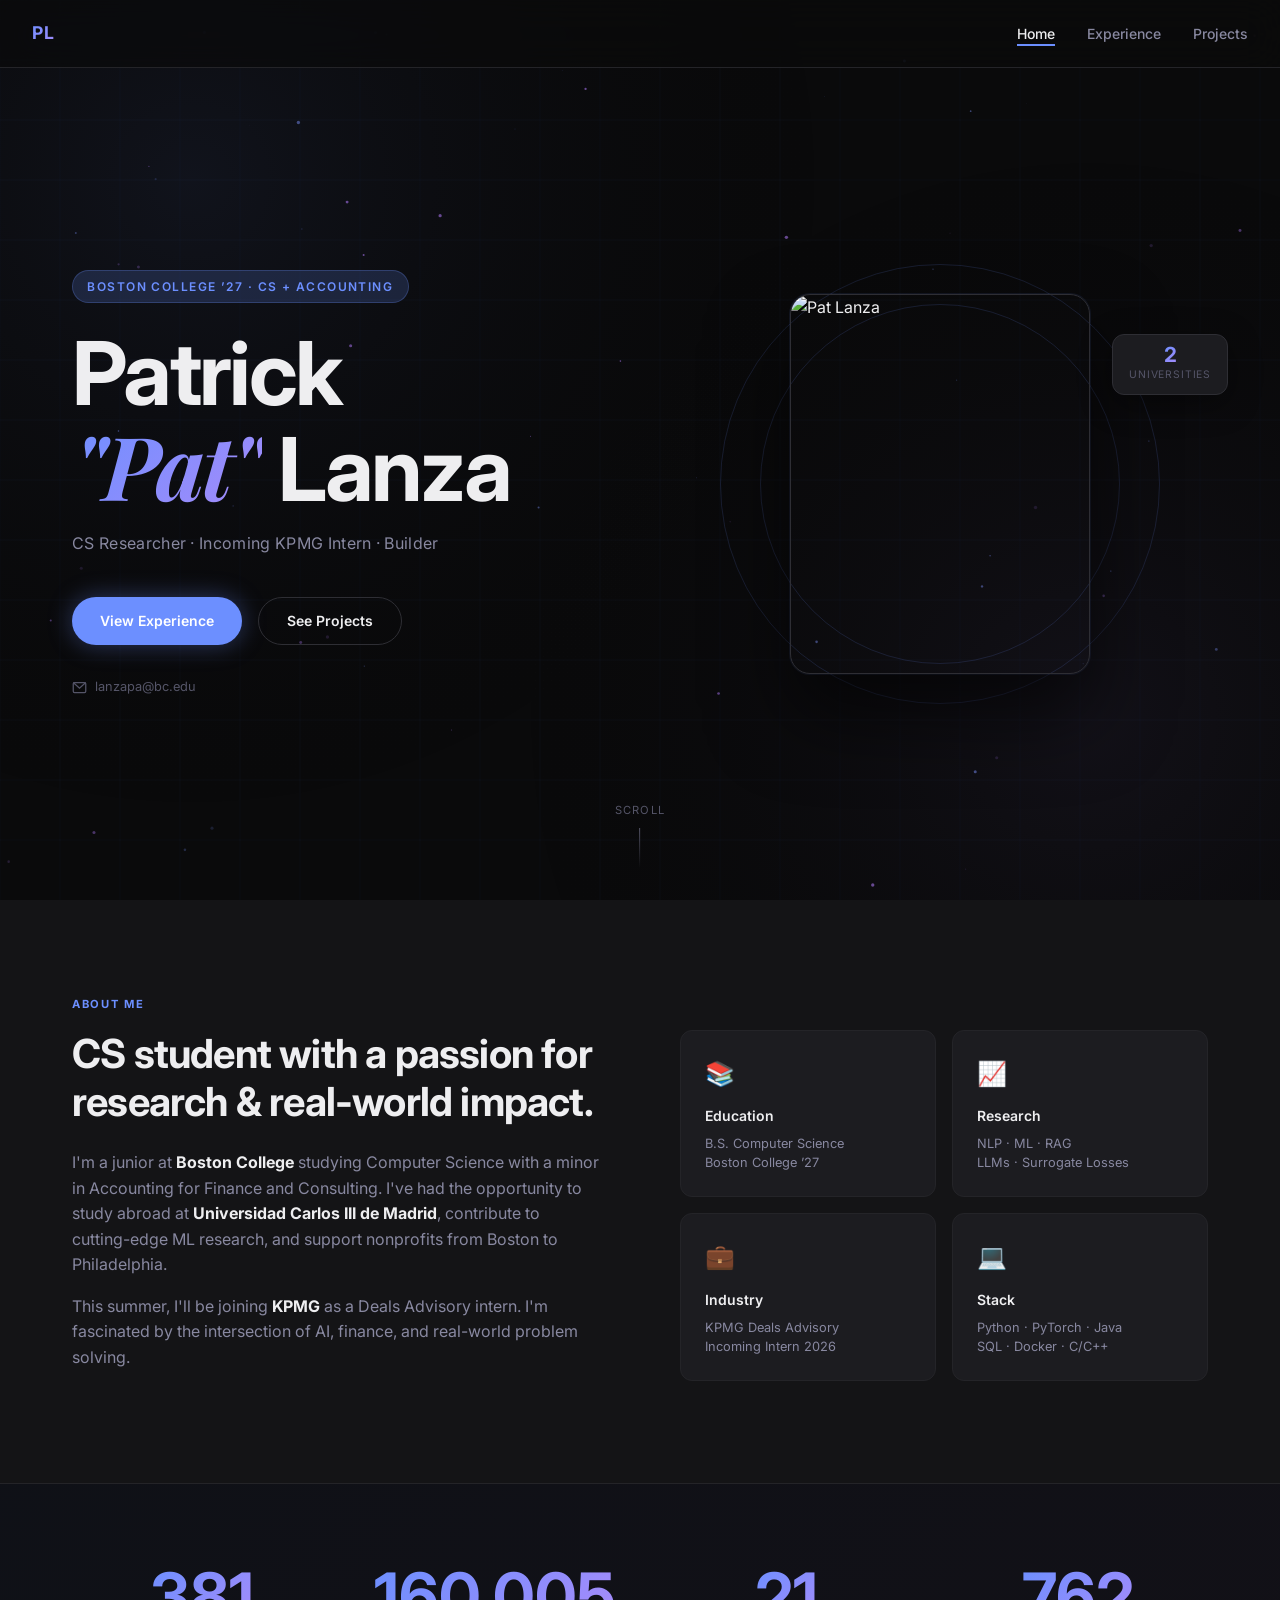
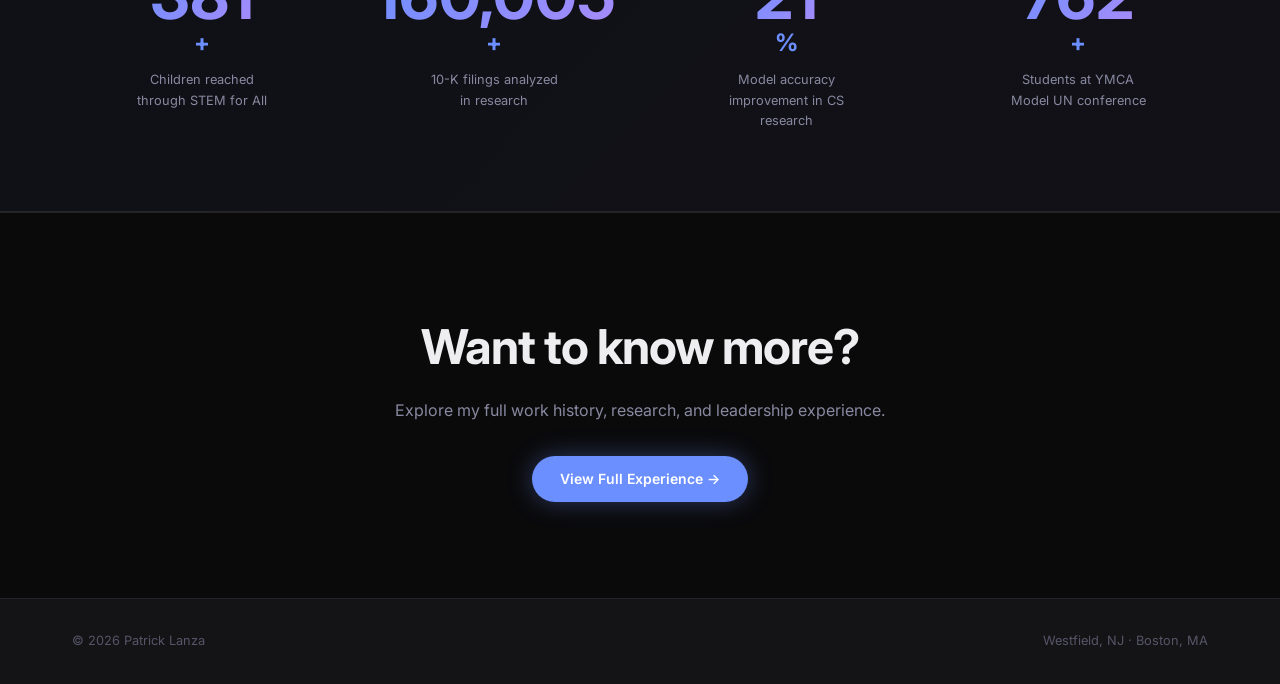
==== index.html @ 9f55d6f8 "Update index.html Removing gpa from home page." ====
<!DOCTYPE html>
<html lang="en">
<head>
  <meta charset="UTF-8" />
  <meta name="viewport" content="width=device-width, initial-scale=1.0" />
  <title>Pat Lanza</title>
  <link rel="stylesheet" href="style.css" />
  <link rel="preconnect" href="https://fonts.googleapis.com" />
  <link rel="preconnect" href="https://fonts.gstatic.com" crossorigin />
  <link href="https://fonts.googleapis.com/css2?family=Inter:wght@300;400;500;600;700&family=Playfair+Display:ital,wght@0,700;1,700&display=swap" rel="stylesheet" />
</head>
<body class="home-page">

  <!-- Nav -->
  <nav class="nav">
    <a href="index.html" class="nav-logo">PL</a>
    <ul class="nav-links">
      <li><a href="index.html" class="active">Home</a></li>
      <li><a href="experience.html">Experience</a></li>
      <li><a href="projects.html">Projects</a></li>
    </ul>
    <button class="nav-menu-btn" aria-label="Toggle menu">
      <span></span><span></span><span></span>
    </button>
  </nav>

  <!-- Hero -->
  <section class="hero">
    <canvas id="hero-canvas"></canvas>
    <div class="hero-content">
      <div class="hero-text">
        <div class="hero-tag">Boston College &rsquo;27 &middot; CS + Accounting</div>
        <h1 class="hero-name">
          Patrick<br />
          <span class="italic-accent">"Pat"</span> Lanza
        </h1>
        <p class="hero-subtitle">
          CS Researcher &middot; Incoming KPMG Intern &middot; Builder
        </p>
        <div class="hero-btns">
          <a href="experience.html" class="btn btn-primary">View Experience</a>
          <a href="projects.html" class="btn btn-ghost">See Projects</a>
        </div>
        <div class="hero-links">
          <a href="mailto:lanzapa@bc.edu" class="icon-link" aria-label="Email">
            <svg viewBox="0 0 24 24" fill="none" stroke="currentColor" stroke-width="2"><rect x="2" y="4" width="20" height="16" rx="2"/><polyline points="2,4 12,13 22,4"/></svg>
            lanzapa@bc.edu
          </a>
        </div>
      </div>
      <div class="hero-photo-wrap">
        <div class="photo-ring photo-ring-1"></div>
        <div class="photo-ring photo-ring-2"></div>
        <div class="hero-photo">
          <img src="assets/profile.jpg" alt="Pat Lanza" id="profile-img" />
        </div>
        <div class="photo-badge badge-schools">
          <span class="badge-num">2</span>
          <span class="badge-label">Universities</span>
        </div>
      </div>
    </div>
    <div class="hero-scroll-hint">
      <span>Scroll</span>
      <div class="scroll-line"></div>
    </div>
  </section>

  <!-- About -->
  <section class="about section-pad">
    <div class="container">
      <div class="section-label">About Me</div>
      <div class="about-grid">
        <div class="about-bio">
          <h2 class="section-title">CS student with a passion for research & real-world impact.</h2>
          <p>I'm a junior at <strong>Boston College</strong> studying Computer Science with a minor in Accounting for Finance and Consulting. I've had the opportunity to study abroad at <strong>Universidad Carlos III de Madrid</strong>, contribute to cutting-edge ML research, and support nonprofits from Boston to Philadelphia.</p>
          <p>This summer, I'll be joining <strong>KPMG</strong> as a Deals Advisory intern. I'm fascinated by the intersection of AI, finance, and real-world problem solving.</p>
        </div>
        <div class="about-cards">
          <div class="about-card reveal">
            <div class="card-icon">&#128218;</div>
            <h3>Education</h3>
            <p>B.S. Computer Science<br/>Boston College &rsquo;27</p>
          </div>
          <div class="about-card reveal">
            <div class="card-icon">&#128200;</div>
            <h3>Research</h3>
            <p>NLP &middot; ML &middot; RAG<br/>LLMs &middot; Surrogate Losses</p>
          </div>
          <div class="about-card reveal">
            <div class="card-icon">&#128188;</div>
            <h3>Industry</h3>
            <p>KPMG Deals Advisory<br/>Incoming Intern 2026</p>
          </div>
          <div class="about-card reveal">
            <div class="card-icon">&#128187;</div>
            <h3>Stack</h3>
            <p>Python &middot; PyTorch &middot; Java<br/>SQL &middot; Docker &middot; C/C++</p>
          </div>
        </div>
      </div>
    </div>
  </section>

  <!-- Quick Stats -->
  <section class="stats-section">
    <div class="container">
      <div class="stats-grid">
        <div class="stat reveal">
          <div class="stat-num" data-target="500">0</div>
          <div class="stat-suffix">+</div>
          <div class="stat-label">Children reached through STEM for All</div>
        </div>
        <div class="stat reveal">
          <div class="stat-num" data-target="210000">0</div>
          <div class="stat-suffix">+</div>
          <div class="stat-label">10-K filings analyzed in research</div>
        </div>
        <div class="stat reveal">
          <div class="stat-num" data-target="28">0</div>
          <div class="stat-suffix">%</div>
          <div class="stat-label">Model accuracy improvement in CS research</div>
        </div>
        <div class="stat reveal">
          <div class="stat-num" data-target="1000">0</div>
          <div class="stat-suffix">+</div>
          <div class="stat-label">Students at YMCA Model UN conference</div>
        </div>
      </div>
    </div>
  </section>

  <!-- CTA -->
  <section class="cta-section section-pad">
    <div class="container cta-inner">
      <h2 class="cta-title">Want to know more?</h2>
      <p class="cta-sub">Explore my full work history, research, and leadership experience.</p>
      <a href="experience.html" class="btn btn-primary">View Full Experience &rarr;</a>
    </div>
  </section>

  <!-- Footer -->
  <footer class="footer">
    <div class="container footer-inner">
      <span>&copy; 2026 Patrick Lanza</span>
      <span>Westfield, NJ &middot; Boston, MA</span>
    </div>
  </footer>

  <script src="script.js"></script>
</body>
</html>
---- style.css ----
/* ─── Reset & Base ─────────────────────────────────────────────────────────── */
*, *::before, *::after { box-sizing: border-box; margin: 0; padding: 0; }

:root {
  --bg:        #0a0a0b;
  --surface:   #141416;
  --surface2:  #1c1c20;
  --border:    #242428;
  --border2:   #2e2e34;
  --text:      #eeeef0;
  --text2:     #8888a0;
  --text3:     #555568;
  --accent:    #6c8fff;
  --accent2:   #4f6fff;
  --accent-glow: rgba(108,143,255,0.18);
  --research:  #a78bfa;
  --work:      #34d399;
  --radius:    12px;
  --radius-lg: 20px;
  --nav-h:     68px;
  --transition: 0.3s cubic-bezier(0.4,0,0.2,1);
}

html { scroll-behavior: smooth; }

body {
  font-family: 'Inter', system-ui, -apple-system, sans-serif;
  background: var(--bg);
  color: var(--text);
  line-height: 1.6;
  -webkit-font-smoothing: antialiased;
  overflow-x: hidden;
}

a { color: inherit; text-decoration: none; }
ul { list-style: none; }
img { display: block; max-width: 100%; }

/* ─── Nav ───────────────────────────────────────────────────────────────────── */
.nav {
  position: fixed; top: 0; left: 0; right: 0; z-index: 100;
  height: var(--nav-h);
  display: flex; align-items: center; justify-content: space-between;
  padding: 0 2rem;
  background: rgba(10,10,11,0.7);
  backdrop-filter: blur(20px) saturate(1.4);
  -webkit-backdrop-filter: blur(20px) saturate(1.4);
  border-bottom: 1px solid var(--border);
  transition: background var(--transition);
}

.nav-logo {
  font-size: 1.1rem; font-weight: 700; letter-spacing: 0.05em;
  color: var(--text);
  background: linear-gradient(135deg, var(--accent), var(--research));
  -webkit-background-clip: text; -webkit-text-fill-color: transparent;
  background-clip: text;
}

.nav-links {
  display: flex; gap: 2rem;
}
.nav-links a {
  font-size: 0.875rem; font-weight: 500; color: var(--text2);
  transition: color var(--transition);
  position: relative; padding-bottom: 2px;
}
.nav-links a::after {
  content: ''; position: absolute; bottom: -2px; left: 0; right: 0;
  height: 1.5px; background: var(--accent);
  transform: scaleX(0); transform-origin: left;
  transition: transform var(--transition);
}
.nav-links a:hover, .nav-links a.active { color: var(--text); }
.nav-links a.active::after, .nav-links a:hover::after { transform: scaleX(1); }

.nav-menu-btn {
  display: none; flex-direction: column; gap: 5px;
  background: none; border: none; cursor: pointer; padding: 4px;
}
.nav-menu-btn span {
  display: block; width: 22px; height: 2px;
  background: var(--text); border-radius: 2px;
  transition: var(--transition);
}

/* ─── Hero ──────────────────────────────────────────────────────────────────── */
.hero {
  position: relative; min-height: 100svh;
  display: flex; align-items: center;
  overflow: hidden;
}

#hero-canvas {
  position: absolute; inset: 0; width: 100%; height: 100%;
  pointer-events: none;
}

.hero-content {
  position: relative; z-index: 2;
  width: 100%; max-width: 1200px; margin: 0 auto;
  padding: calc(var(--nav-h) + 4rem) 2rem 4rem;
  display: grid; grid-template-columns: 1fr 1fr;
  gap: 4rem; align-items: center;
}

.hero-tag {
  display: inline-block;
  font-size: 0.75rem; font-weight: 600; letter-spacing: 0.12em;
  text-transform: uppercase; color: var(--accent);
  background: var(--accent-glow);
  border: 1px solid rgba(108,143,255,0.25);
  padding: 0.35rem 0.9rem; border-radius: 100px;
  margin-bottom: 1.5rem;
}

.hero-name {
  font-size: clamp(3rem, 7vw, 5.5rem);
  font-weight: 700; line-height: 1.05;
  letter-spacing: -0.03em;
  margin-bottom: 1rem;
}
.italic-accent {
  font-family: 'Playfair Display', Georgia, serif;
  font-style: italic; font-weight: 700;
  background: linear-gradient(135deg, var(--accent) 0%, var(--research) 100%);
  -webkit-background-clip: text; -webkit-text-fill-color: transparent;
  background-clip: text;
}

.hero-subtitle {
  font-size: 1rem; color: var(--text2); margin-bottom: 2.5rem;
  letter-spacing: 0.02em;
}

.hero-btns { display: flex; gap: 1rem; flex-wrap: wrap; margin-bottom: 2rem; }

.btn {
  display: inline-flex; align-items: center; gap: 0.5rem;
  padding: 0.75rem 1.75rem; border-radius: 100px;
  font-size: 0.875rem; font-weight: 600;
  cursor: pointer; transition: all var(--transition);
  border: none; white-space: nowrap;
}
.btn-primary {
  background: var(--accent);
  color: #fff;
  box-shadow: 0 0 24px rgba(108,143,255,0.35);
}
.btn-primary:hover {
  background: var(--accent2);
  box-shadow: 0 0 36px rgba(108,143,255,0.55);
  transform: translateY(-2px);
}
.btn-ghost {
  background: transparent;
  color: var(--text);
  border: 1.5px solid var(--border2);
}
.btn-ghost:hover {
  border-color: var(--accent);
  color: var(--accent);
  transform: translateY(-2px);
}

.hero-links {
  display: flex; gap: 1.5rem; flex-wrap: wrap;
}
.icon-link {
  display: inline-flex; align-items: center; gap: 0.5rem;
  font-size: 0.8rem; color: var(--text3);
  transition: color var(--transition);
}
.icon-link svg { width: 15px; height: 15px; }
.icon-link:hover { color: var(--accent); }

/* Photo */
.hero-photo-wrap {
  position: relative;
  display: flex; align-items: center; justify-content: center;
}

.photo-ring {
  position: absolute; border-radius: 50%;
  border: 1px solid rgba(108,143,255,0.15);
  animation: ring-pulse 4s ease-in-out infinite;
}
.photo-ring-1 { width: 360px; height: 360px; animation-delay: 0s; }
.photo-ring-2 { width: 440px; height: 440px; animation-delay: 1s; }

@keyframes ring-pulse {
  0%, 100% { opacity: 0.4; transform: scale(1); }
  50% { opacity: 0.8; transform: scale(1.02); }
}

.hero-photo {
  width: 300px; height: 380px;
  border-radius: var(--radius-lg);
  overflow: hidden;
  border: 1.5px solid var(--border2);
  box-shadow: 0 40px 80px rgba(0,0,0,0.6), 0 0 0 1px rgba(108,143,255,0.1);
  position: relative; z-index: 1;
}
.hero-photo img {
  width: 100%; height: 100%; object-fit: cover; object-position: center top;
  transition: transform 0.6s ease;
}
.hero-photo:hover img { transform: scale(1.04); }

.photo-badge {
  position: absolute; z-index: 2;
  background: var(--surface2);
  border: 1px solid var(--border2);
  border-radius: var(--radius);
  padding: 0.6rem 1rem;
  display: flex; flex-direction: column; align-items: center;
  backdrop-filter: blur(12px);
  box-shadow: 0 8px 32px rgba(0,0,0,0.4);
  animation: badge-float 3s ease-in-out infinite;
}
.badge-gpa { bottom: 30px; left: -20px; animation-delay: 0s; }
.badge-schools { top: 40px; right: -20px; animation-delay: 1.5s; }

@keyframes badge-float {
  0%, 100% { transform: translateY(0); }
  50% { transform: translateY(-6px); }
}
.badge-num {
  font-size: 1.3rem; font-weight: 700;
  background: linear-gradient(135deg, var(--accent), var(--research));
  -webkit-background-clip: text; -webkit-text-fill-color: transparent;
  background-clip: text;
  line-height: 1;
}
.badge-label {
  font-size: 0.65rem; color: var(--text3); text-transform: uppercase;
  letter-spacing: 0.08em; margin-top: 2px;
}

/* Hero scroll hint */
.hero-scroll-hint {
  position: absolute; bottom: 2rem; left: 50%;
  transform: translateX(-50%);
  display: flex; flex-direction: column; align-items: center; gap: 0.5rem;
  font-size: 0.7rem; color: var(--text3); letter-spacing: 0.1em; text-transform: uppercase;
  animation: scroll-hint 2.5s ease-in-out infinite;
}
.scroll-line {
  width: 1px; height: 40px;
  background: linear-gradient(to bottom, var(--text3), transparent);
}
@keyframes scroll-hint {
  0%, 100% { opacity: 0.4; transform: translateX(-50%) translateY(0); }
  50% { opacity: 1; transform: translateX(-50%) translateY(6px); }
}

/* ─── Sections ──────────────────────────────────────────────────────────────── */
.section-pad { padding: 6rem 0; }
.container { max-width: 1200px; margin: 0 auto; padding: 0 2rem; }

.section-label {
  font-size: 0.7rem; font-weight: 700; letter-spacing: 0.15em;
  text-transform: uppercase; color: var(--accent);
  margin-bottom: 0.75rem;
}
.section-title {
  font-size: clamp(1.6rem, 4vw, 2.5rem);
  font-weight: 700; line-height: 1.2;
  letter-spacing: -0.02em;
  margin-bottom: 1.5rem;
}

/* ─── About Section ─────────────────────────────────────────────────────────── */
.about { background: var(--surface); }
.about-grid {
  display: grid; grid-template-columns: 1fr 1fr;
  gap: 5rem; align-items: start; margin-top: 1rem;
}
.about-bio p { color: var(--text2); margin-bottom: 1rem; }
.about-bio strong { color: var(--text); }

.about-cards {
  display: grid; grid-template-columns: 1fr 1fr;
  gap: 1rem;
}
.about-card {
  background: var(--surface2);
  border: 1px solid var(--border);
  border-radius: var(--radius);
  padding: 1.5rem;
  transition: border-color var(--transition), transform var(--transition), box-shadow var(--transition);
}
.about-card:hover {
  border-color: var(--accent);
  transform: translateY(-4px);
  box-shadow: 0 12px 40px rgba(108,143,255,0.12);
}
.card-icon { font-size: 1.5rem; margin-bottom: 0.75rem; }
.about-card h3 {
  font-size: 0.875rem; font-weight: 600; margin-bottom: 0.4rem;
}
.about-card p { font-size: 0.8rem; color: var(--text2); line-height: 1.5; }

/* ─── Stats ─────────────────────────────────────────────────────────────────── */
.stats-section {
  padding: 5rem 0;
  background: linear-gradient(135deg, rgba(108,143,255,0.05) 0%, rgba(167,139,250,0.05) 100%);
  border-top: 1px solid var(--border); border-bottom: 1px solid var(--border);
}
.stats-grid {
  display: grid; grid-template-columns: repeat(4,1fr);
  gap: 2rem; text-align: center;
}
.stat { display: flex; flex-direction: column; align-items: center; }
.stat-num {
  font-size: clamp(2.5rem, 5vw, 4rem);
  font-weight: 700; line-height: 1;
  background: linear-gradient(135deg, var(--accent), var(--research));
  -webkit-background-clip: text; -webkit-text-fill-color: transparent;
  background-clip: text;
}
.stat-suffix {
  font-size: 1.5rem; font-weight: 700; color: var(--accent);
  margin-top: -0.25rem;
}
.stat-label { font-size: 0.8rem; color: var(--text2); margin-top: 0.5rem; max-width: 140px; }

/* ─── CTA ───────────────────────────────────────────────────────────────────── */
.cta-section { border-top: 1px solid var(--border); }
.cta-inner { text-align: center; }
.cta-title {
  font-size: clamp(1.8rem, 4vw, 3rem);
  font-weight: 700; letter-spacing: -0.02em; margin-bottom: 0.75rem;
}
.cta-sub { color: var(--text2); margin-bottom: 2rem; }

/* ─── Footer ────────────────────────────────────────────────────────────────── */
.footer {
  padding: 2rem 0;
  border-top: 1px solid var(--border);
  background: var(--surface);
}
.footer-inner {
  display: flex; align-items: center; justify-content: space-between;
  font-size: 0.8rem; color: var(--text3);
}

/* ─── Inner pages ───────────────────────────────────────────────────────────── */
.inner-page { }

.page-hero {
  padding: calc(var(--nav-h) + 4rem) 0 3rem;
  background: var(--surface);
  border-bottom: 1px solid var(--border);
  position: relative; overflow: hidden;
}
.page-hero::before {
  content: '';
  position: absolute; inset: 0;
  background: radial-gradient(ellipse 80% 60% at 50% 0%, rgba(108,143,255,0.08) 0%, transparent 70%);
  pointer-events: none;
}
.page-hero-title {
  font-size: clamp(2.5rem, 6vw, 5rem);
  font-weight: 700; letter-spacing: -0.04em;
  line-height: 1; margin-bottom: 1rem;
}
.page-hero-sub { font-size: 1rem; color: var(--text2); max-width: 500px; }

/* ─── Experience / Timeline ─────────────────────────────────────────────────── */
.exp-main { padding: 4rem 0 6rem; }

.exp-section { margin-bottom: 4rem; }

.exp-section-header {
  display: flex; align-items: center; gap: 1rem;
  margin-bottom: 2rem; padding-bottom: 1rem;
  border-bottom: 1px solid var(--border);
}
.exp-section-icon { font-size: 1.4rem; }
.exp-section-header h2 {
  font-size: 1.4rem; font-weight: 700; letter-spacing: -0.02em;
}

.timeline { position: relative; padding-left: 2rem; }
.timeline::before {
  content: '';
  position: absolute; left: 7px; top: 8px; bottom: 0;
  width: 1px; background: var(--border);
}

.timeline-item {
  position: relative; margin-bottom: 2rem;
}
.timeline-dot {
  position: absolute; left: -2rem; top: 1.5rem;
  width: 15px; height: 15px; border-radius: 50%;
  background: var(--accent); border: 2px solid var(--bg);
  box-shadow: 0 0 0 3px rgba(108,143,255,0.2);
  z-index: 1;
}
.dot-research { background: var(--research); box-shadow: 0 0 0 3px rgba(167,139,250,0.2); }
.dot-work { background: var(--work); box-shadow: 0 0 0 3px rgba(52,211,153,0.2); }

.timeline-card {
  background: var(--surface);
  border: 1px solid var(--border);
  border-radius: var(--radius-lg);
  padding: 1.75rem;
  transition: border-color var(--transition), box-shadow var(--transition), transform var(--transition);
}
.timeline-card:hover {
  border-color: var(--border2);
  box-shadow: 0 8px 40px rgba(0,0,0,0.3);
  transform: translateY(-3px);
}

.tc-top {
  display: flex; justify-content: space-between; align-items: flex-start;
  gap: 1rem; margin-bottom: 0.75rem; flex-wrap: wrap;
}
.tc-title { font-size: 1.05rem; font-weight: 700; margin-bottom: 0.2rem; }
.tc-sub { font-size: 0.8rem; color: var(--text2); }
.tc-date {
  font-size: 0.75rem; color: var(--accent);
  background: var(--accent-glow);
  border: 1px solid rgba(108,143,255,0.2);
  padding: 0.25rem 0.75rem; border-radius: 100px;
  white-space: nowrap;
}
.tc-degree { font-size: 0.9rem; color: var(--text2); margin-bottom: 1rem; }

.tc-bullets {
  margin: 0.75rem 0 1rem 1rem;
  display: flex; flex-direction: column; gap: 0.5rem;
}
.tc-bullets li {
  font-size: 0.875rem; color: var(--text2); line-height: 1.6;
  list-style: disc; list-style-position: outside;
}
.tc-bullets li strong { color: var(--text); }

.tc-tags {
  display: flex; flex-wrap: wrap; gap: 0.5rem; margin-top: 1rem;
}
.tag {
  font-size: 0.72rem; font-weight: 500;
  padding: 0.25rem 0.65rem; border-radius: 100px;
  background: var(--surface2); border: 1px solid var(--border2);
  color: var(--text2);
}
.tag-accent { background: var(--accent-glow); border-color: rgba(108,143,255,0.3); color: var(--accent); }
.tag-research { background: rgba(167,139,250,0.08); border-color: rgba(167,139,250,0.2); color: var(--research); }

/* ─── Skills ────────────────────────────────────────────────────────────────── */
.skills-grid {
  display: grid; grid-template-columns: repeat(2, 1fr); gap: 1.5rem;
}
.skill-group {
  background: var(--surface);
  border: 1px solid var(--border);
  border-radius: var(--radius);
  padding: 1.5rem;
}
.skill-group-label {
  font-size: 0.7rem; font-weight: 700; letter-spacing: 0.12em;
  text-transform: uppercase; color: var(--accent);
  margin-bottom: 0.75rem;
}
.skill-pills { display: flex; flex-wrap: wrap; gap: 0.5rem; }
.pill {
  font-size: 0.8rem; font-weight: 500;
  padding: 0.3rem 0.8rem; border-radius: 100px;
  background: var(--surface2); border: 1px solid var(--border2);
  color: var(--text2);
  transition: border-color var(--transition), color var(--transition);
}
.pill:hover { border-color: var(--accent); color: var(--accent); }

/* ─── Projects ──────────────────────────────────────────────────────────────── */
.projects-main { padding: 4rem 0 6rem; }

.projects-empty {
  text-align: center; padding: 4rem 2rem;
  border: 1px dashed var(--border2); border-radius: var(--radius-lg);
  margin-bottom: 3rem;
}
.empty-icon {
  width: 80px; height: 80px;
  color: var(--text3); margin: 0 auto 1.5rem;
}
.empty-title {
  font-size: 1.5rem; font-weight: 700; margin-bottom: 0.75rem;
}
.empty-sub {
  color: var(--text2); max-width: 440px; margin: 0 auto 1.5rem;
  font-size: 0.9rem; line-height: 1.7;
}
.empty-tags { display: flex; gap: 0.5rem; justify-content: center; flex-wrap: wrap; }

.projects-grid {
  display: grid; grid-template-columns: repeat(3, 1fr); gap: 1.5rem;
}
.project-card {
  background: var(--surface);
  border: 1px solid var(--border);
  border-radius: var(--radius-lg);
  padding: 2rem;
  min-height: 200px;
  display: flex; flex-direction: column; gap: 0.75rem;
}
.project-card-ghost { opacity: 0.4; pointer-events: none; }

.ghost-bar {
  height: 12px; border-radius: 6px;
  background: var(--border2);
  animation: shimmer 2s ease-in-out infinite;
}
.ghost-bar-sm { width: 30%; }
.ghost-bar-lg { width: 80%; }
.ghost-bar-md { width: 60%; }

.ghost-tags { display: flex; gap: 0.5rem; margin-top: auto; }
.ghost-tag {
  height: 24px; width: 60px; border-radius: 100px;
  background: var(--border); animation: shimmer 2s ease-in-out infinite;
}
.ghost-tags .ghost-tag:nth-child(2) { animation-delay: 0.2s; }
.ghost-tags .ghost-tag:nth-child(3) { animation-delay: 0.4s; width: 80px; }

@keyframes shimmer {
  0%, 100% { opacity: 0.5; }
  50% { opacity: 1; }
}

/* ─── Reveal animations ─────────────────────────────────────────────────────── */
.reveal {
  opacity: 0;
  transform: translateY(24px);
  transition: opacity 0.6s cubic-bezier(0.4,0,0.2,1), transform 0.6s cubic-bezier(0.4,0,0.2,1);
}
.reveal.in-view {
  opacity: 1;
  transform: translateY(0);
}

.timeline-item:nth-child(1) .reveal, .timeline-item:nth-child(1).reveal { transition-delay: 0ms; }
.timeline-item:nth-child(2) .reveal, .timeline-item:nth-child(2).reveal { transition-delay: 100ms; }
.timeline-item:nth-child(3) .reveal, .timeline-item:nth-child(3).reveal { transition-delay: 200ms; }
.timeline-item:nth-child(4) .reveal, .timeline-item:nth-child(4).reveal { transition-delay: 300ms; }

.about-cards .about-card:nth-child(1) { transition-delay: 0ms; }
.about-cards .about-card:nth-child(2) { transition-delay: 80ms; }
.about-cards .about-card:nth-child(3) { transition-delay: 160ms; }
.about-cards .about-card:nth-child(4) { transition-delay: 240ms; }

.stats-grid .stat:nth-child(1) { transition-delay: 0ms; }
.stats-grid .stat:nth-child(2) { transition-delay: 80ms; }
.stats-grid .stat:nth-child(3) { transition-delay: 160ms; }
.stats-grid .stat:nth-child(4) { transition-delay: 240ms; }

.projects-grid .project-card:nth-child(1) { transition-delay: 0ms; }
.projects-grid .project-card:nth-child(2) { transition-delay: 100ms; }
.projects-grid .project-card:nth-child(3) { transition-delay: 200ms; }

/* ─── Responsive ─────────────────────────────────────────────────────────────── */
@media (max-width: 900px) {
  .hero-content { grid-template-columns: 1fr; gap: 3rem; }
  .hero-photo-wrap { order: -1; }
  .photo-ring-1 { width: 280px; height: 280px; }
  .photo-ring-2 { width: 340px; height: 340px; }
  .hero-photo { width: 220px; height: 280px; }

  .about-grid { grid-template-columns: 1fr; gap: 2.5rem; }
  .stats-grid { grid-template-columns: repeat(2, 1fr); }
  .projects-grid { grid-template-columns: 1fr 1fr; }
  .skills-grid { grid-template-columns: 1fr; }
}

@media (max-width: 600px) {
  .nav-links { display: none; }
  .nav-menu-btn { display: flex; }
  .nav-links.open {
    display: flex; flex-direction: column;
    position: absolute; top: var(--nav-h); left: 0; right: 0;
    background: var(--surface); border-bottom: 1px solid var(--border);
    padding: 1.5rem 2rem; gap: 1rem;
  }
  .hero-content { padding-top: calc(var(--nav-h) + 2rem); }
  .about-cards { grid-template-columns: 1fr; }
  .stats-grid { grid-template-columns: 1fr 1fr; gap: 1.5rem; }
  .projects-grid { grid-template-columns: 1fr; }
  .footer-inner { flex-direction: column; gap: 0.5rem; text-align: center; }
  .tc-top { flex-direction: column; }
  .tc-date { align-self: flex-start; }
}
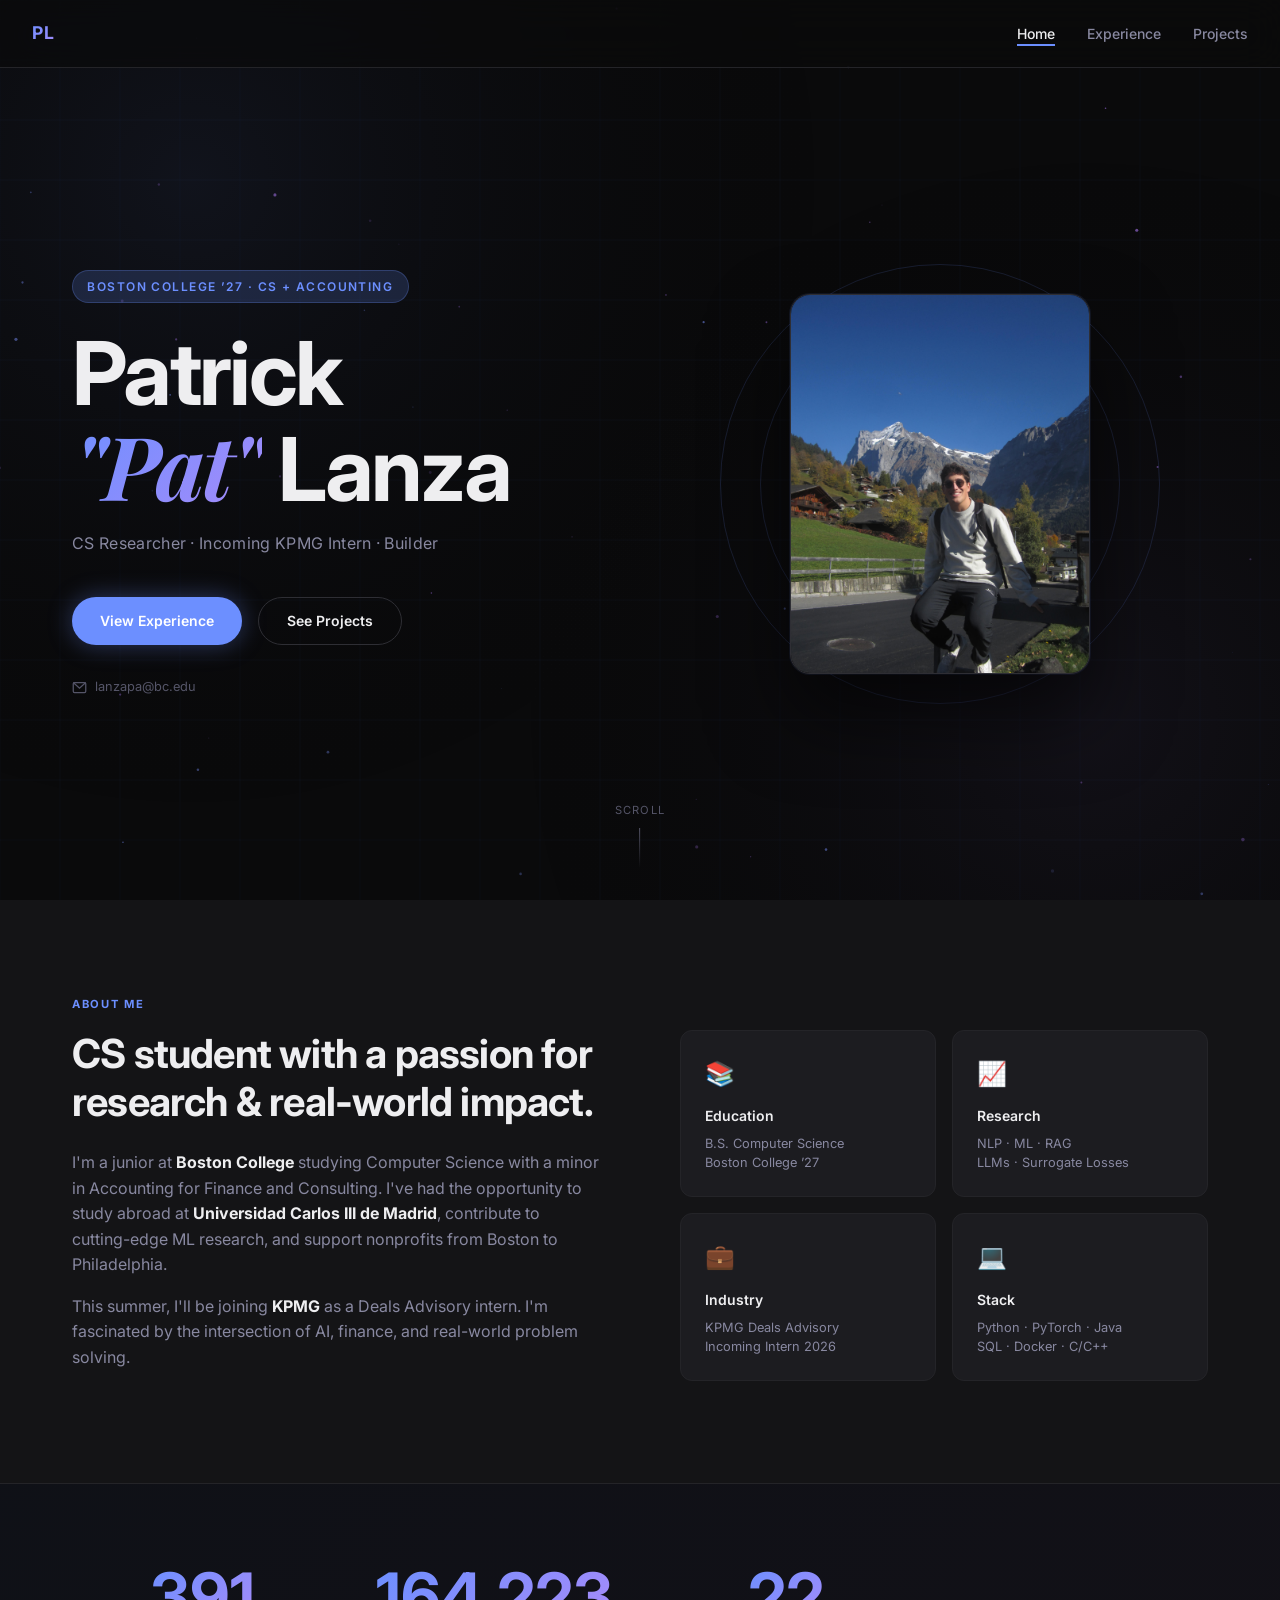
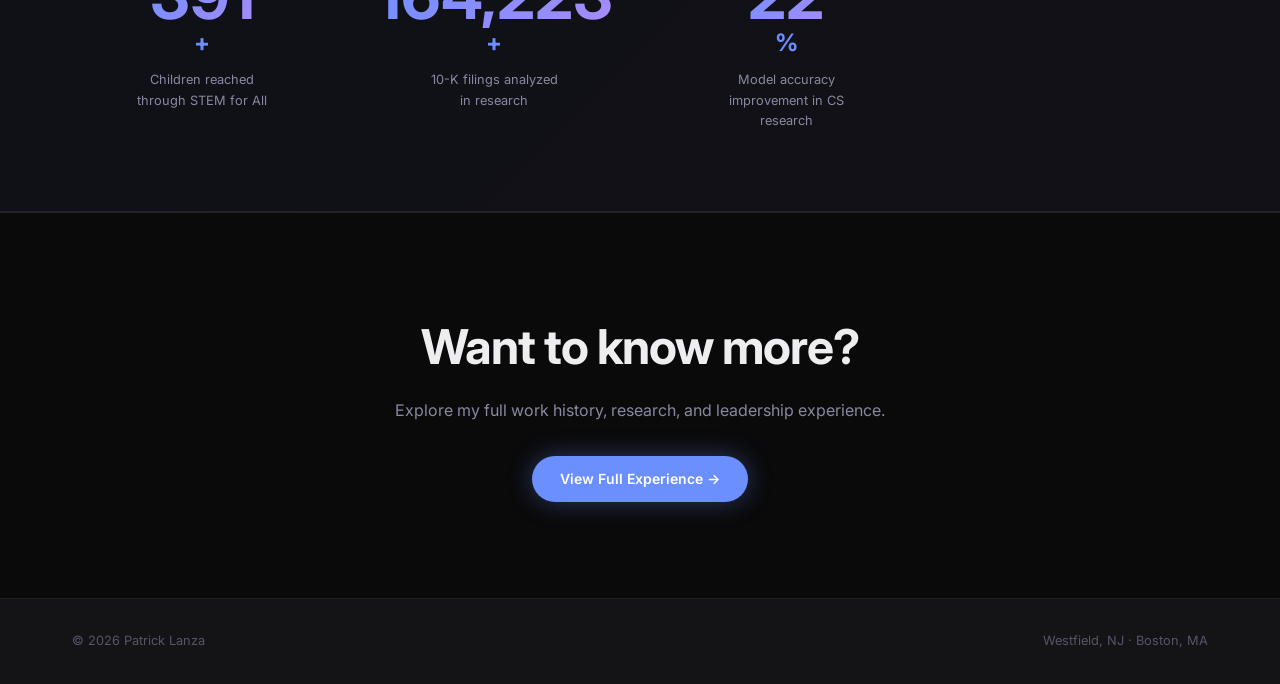
==== commit e2d98b7c: "Update index.html updating home page" ====
--- a/index.html
+++ b/index.html
@@ -53,10 +53,6 @@
         <div class="photo-ring photo-ring-2"></div>
         <div class="hero-photo">
           <img src="assets/profile.jpg" alt="Pat Lanza" id="profile-img" />
-        </div>
-        <div class="photo-badge badge-schools">
-          <span class="badge-num">2</span>
-          <span class="badge-label">Universities</span>
         </div>
       </div>
     </div>
@@ -121,11 +117,6 @@
           <div class="stat-suffix">%</div>
           <div class="stat-label">Model accuracy improvement in CS research</div>
         </div>
-        <div class="stat reveal">
-          <div class="stat-num" data-target="1000">0</div>
-          <div class="stat-suffix">+</div>
-          <div class="stat-label">Students at YMCA Model UN conference</div>
-        </div>
       </div>
     </div>
   </section>
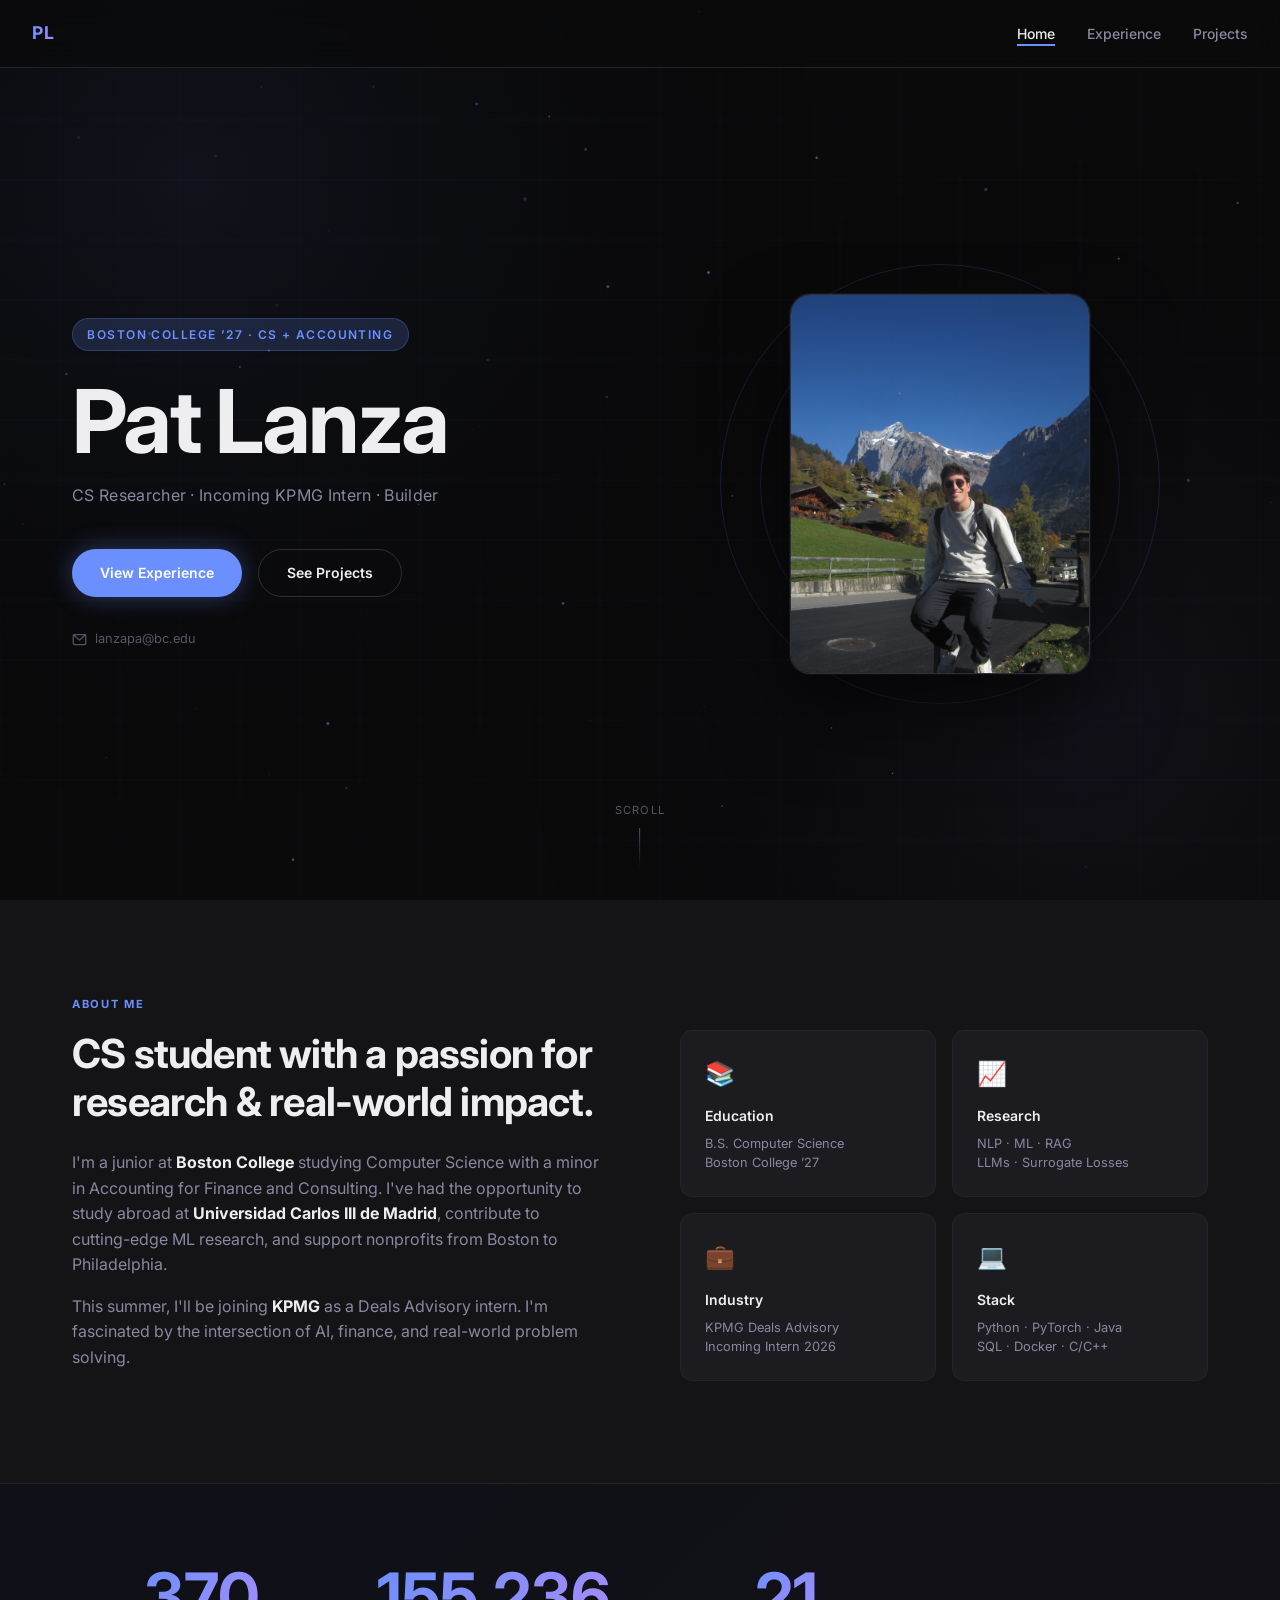
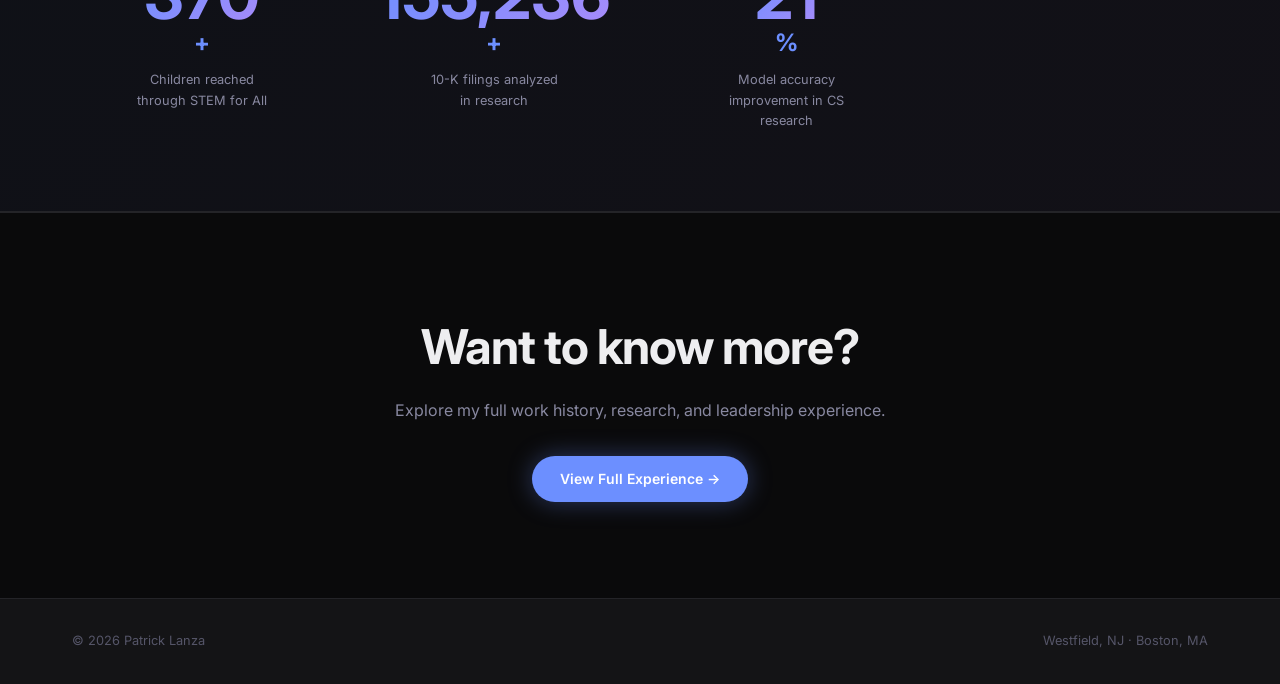
==== commit 8083a97a: "Update index.html name update" ====
--- a/index.html
+++ b/index.html
@@ -31,8 +31,7 @@
       <div class="hero-text">
         <div class="hero-tag">Boston College &rsquo;27 &middot; CS + Accounting</div>
         <h1 class="hero-name">
-          Patrick<br />
-          <span class="italic-accent">"Pat"</span> Lanza
+          Pat Lanza
         </h1>
         <p class="hero-subtitle">
           CS Researcher &middot; Incoming KPMG Intern &middot; Builder
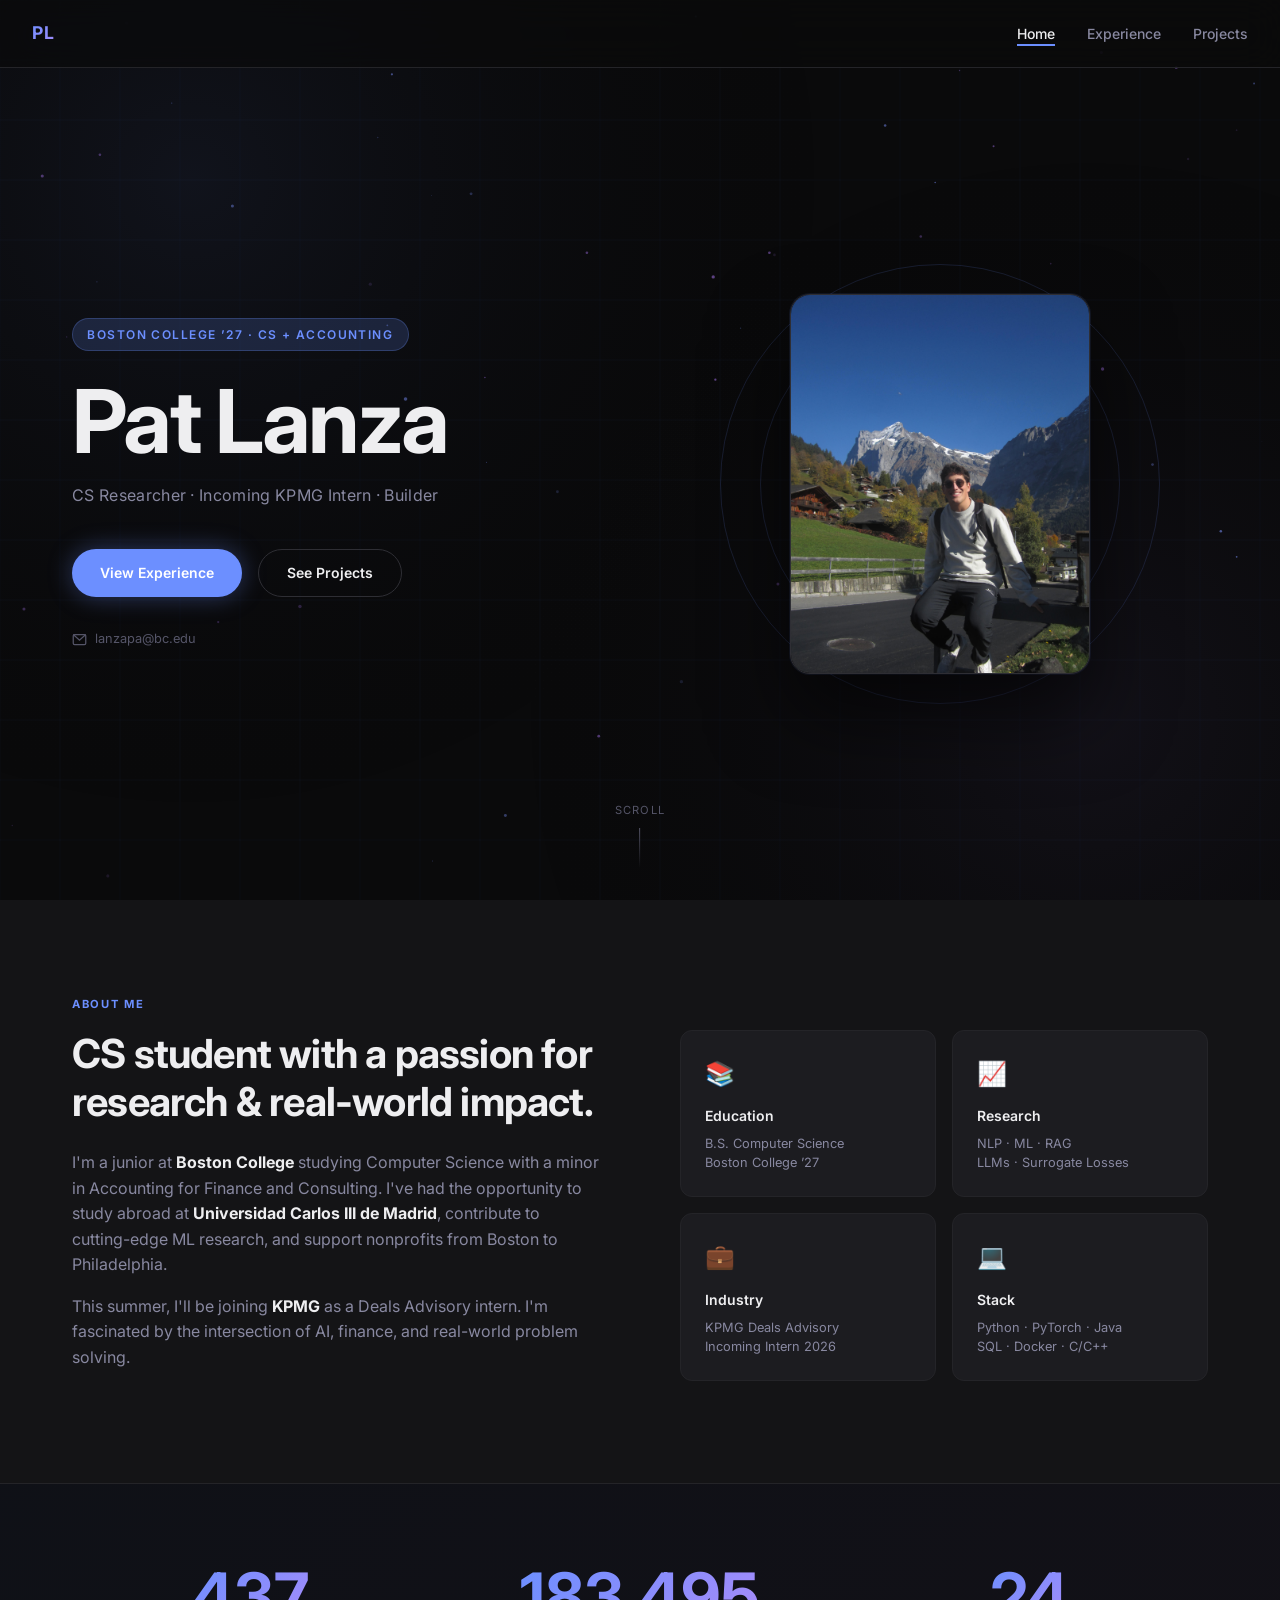
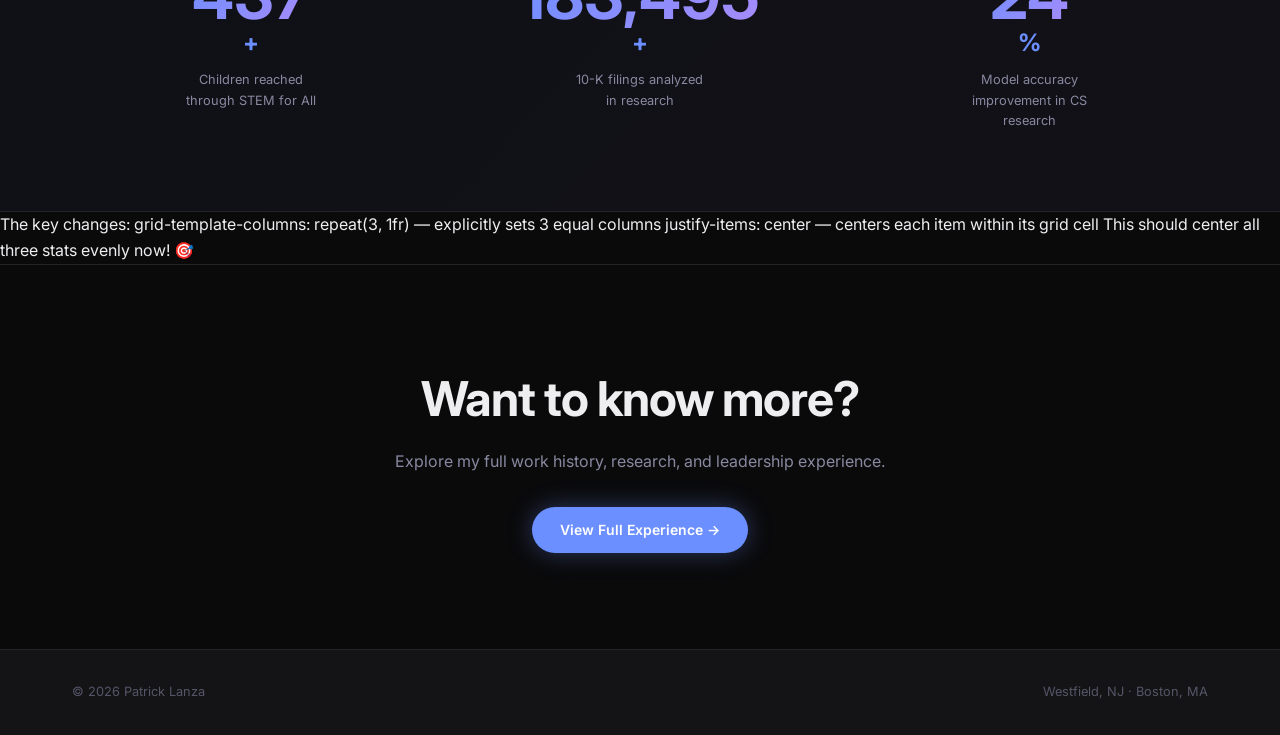
==== commit a4019de1: "Update index.html Update of centering of stats" ====
--- a/index.html
+++ b/index.html
@@ -120,6 +120,29 @@
     </div>
   </section>
 
+<style>
+  .stats-grid {
+    display: grid;
+    grid-template-columns: repeat(3, 1fr);
+    gap: 2rem;
+    justify-items: center;
+    max-width: 100%;
+  }
+
+  .stat {
+    text-align: center;
+  }
+</style>
+The key changes:
+
+grid-template-columns: repeat(3, 1fr) — explicitly sets 3 equal columns
+justify-items: center — centers each item within its grid cell
+This should center all three stats evenly now! 🎯
+
+
+
+
+
   <!-- CTA -->
   <section class="cta-section section-pad">
     <div class="container cta-inner">
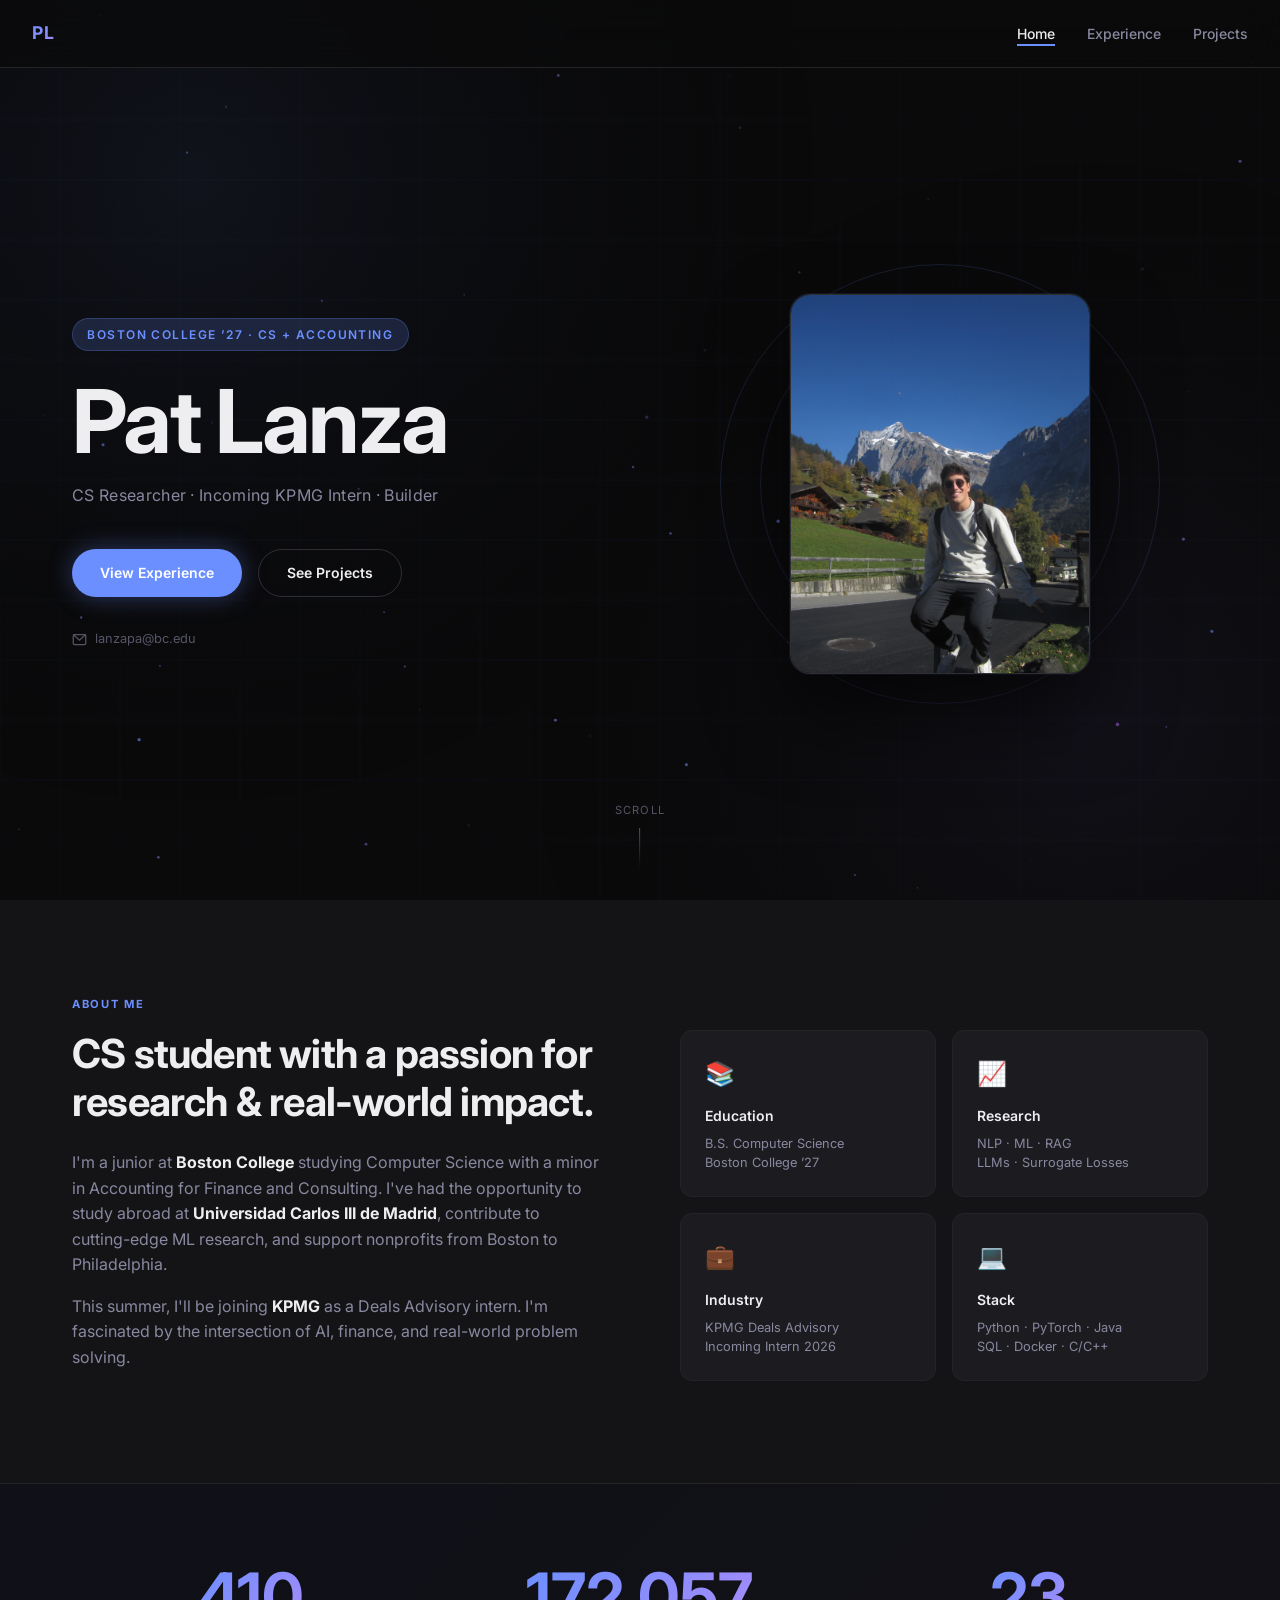
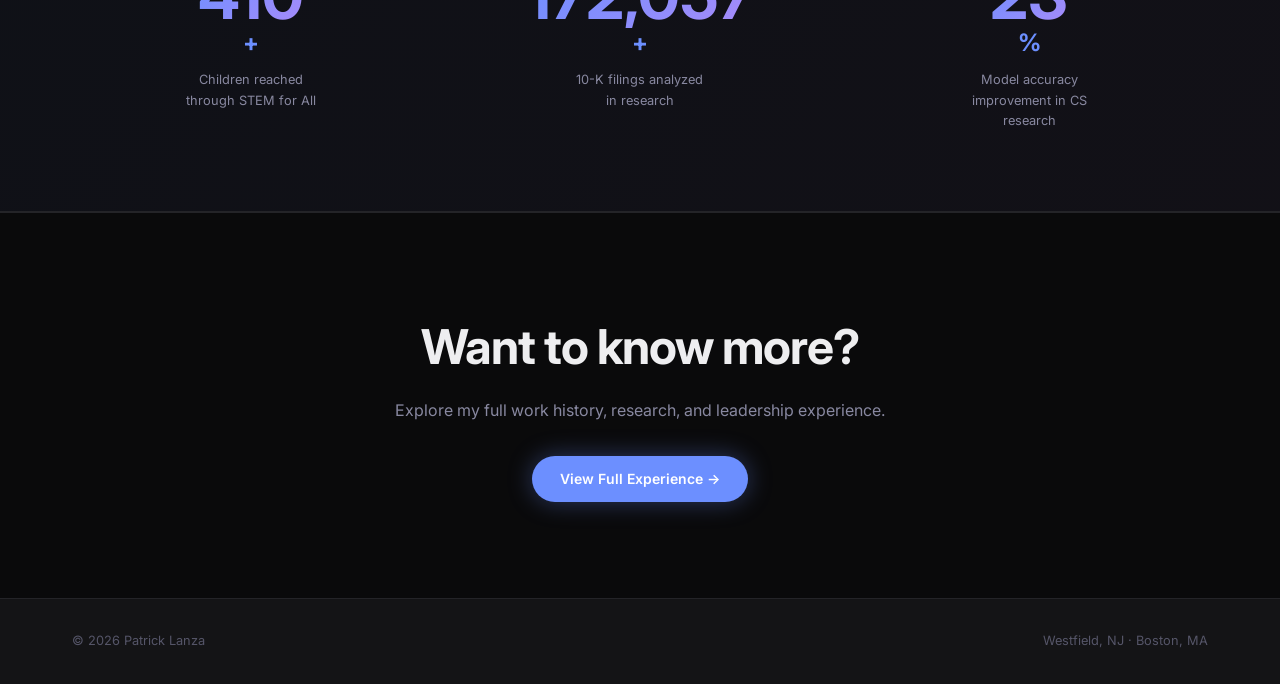
==== commit 83af7ab7: "Update index.html update of home page removing text" ====
--- a/index.html
+++ b/index.html
@@ -133,13 +133,6 @@
     text-align: center;
   }
 </style>
-The key changes:
-
-grid-template-columns: repeat(3, 1fr) — explicitly sets 3 equal columns
-justify-items: center — centers each item within its grid cell
-This should center all three stats evenly now! 🎯
-
-
 
 
 
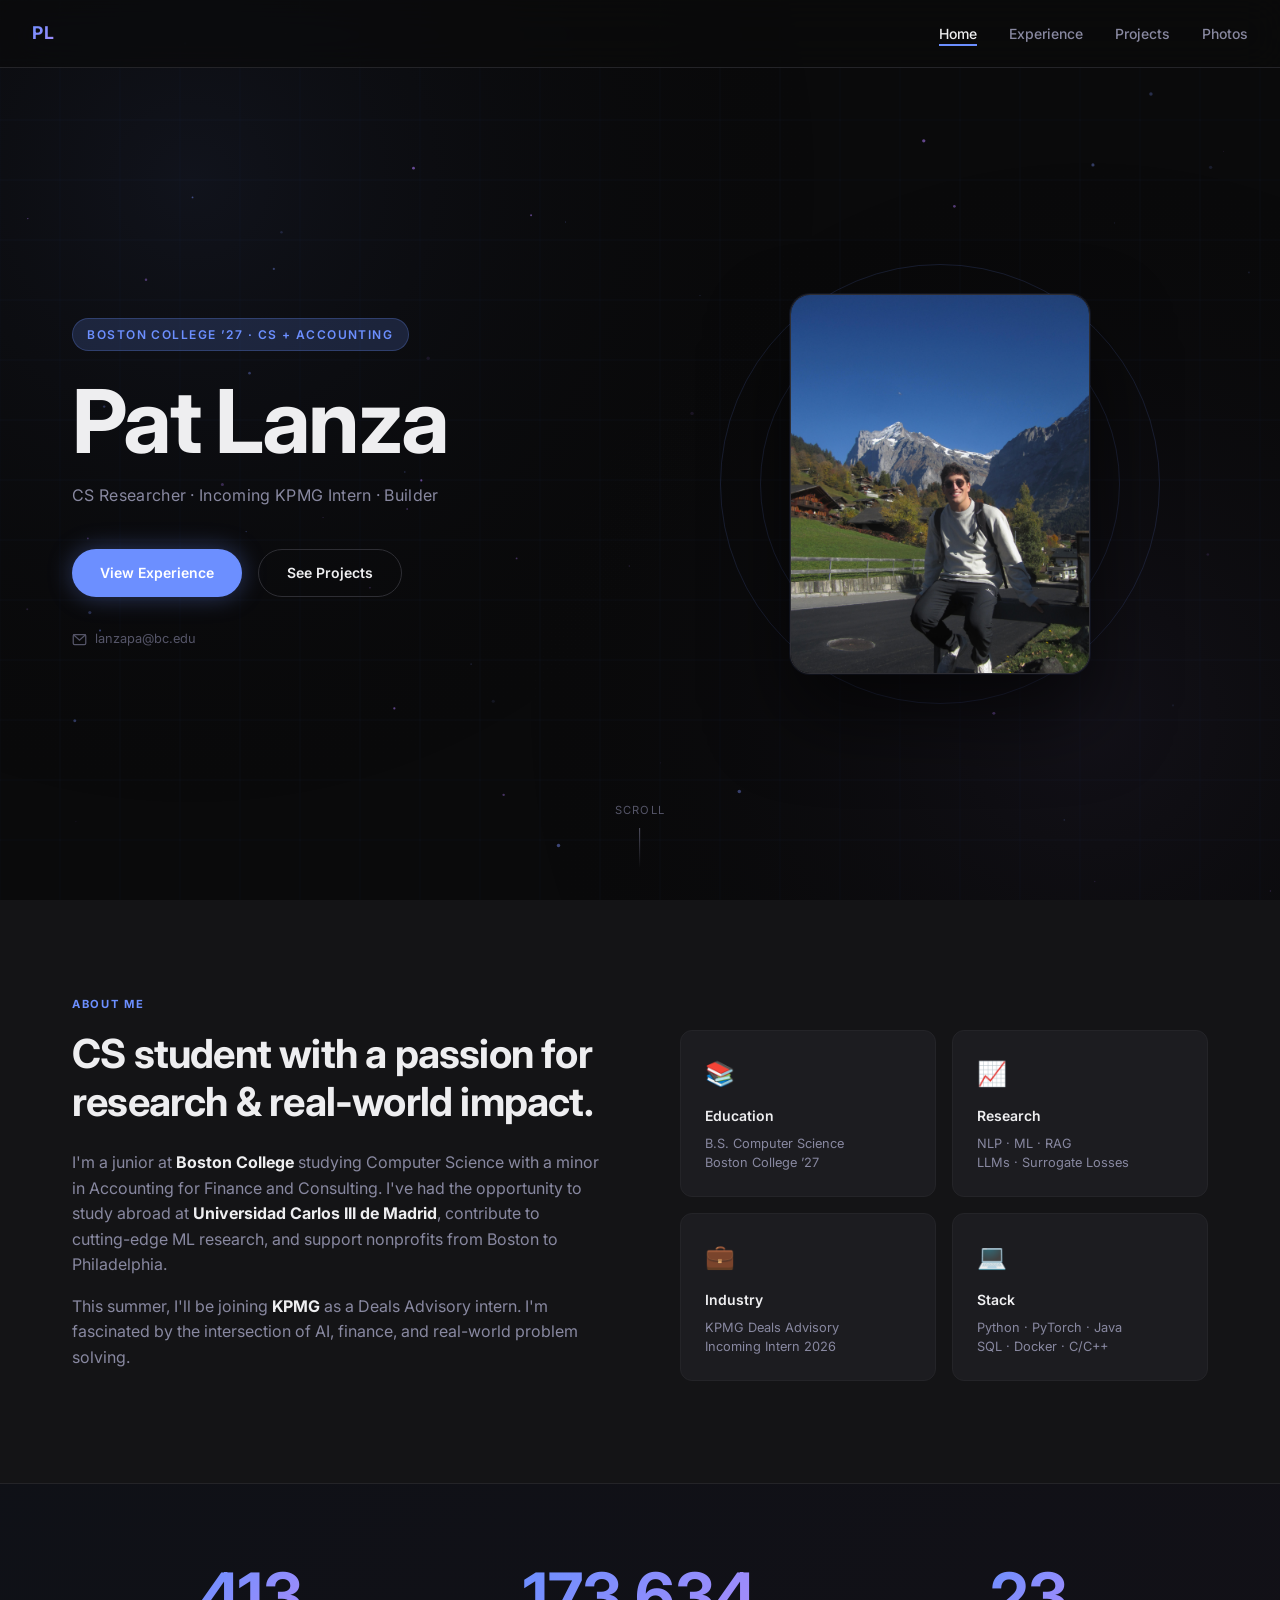
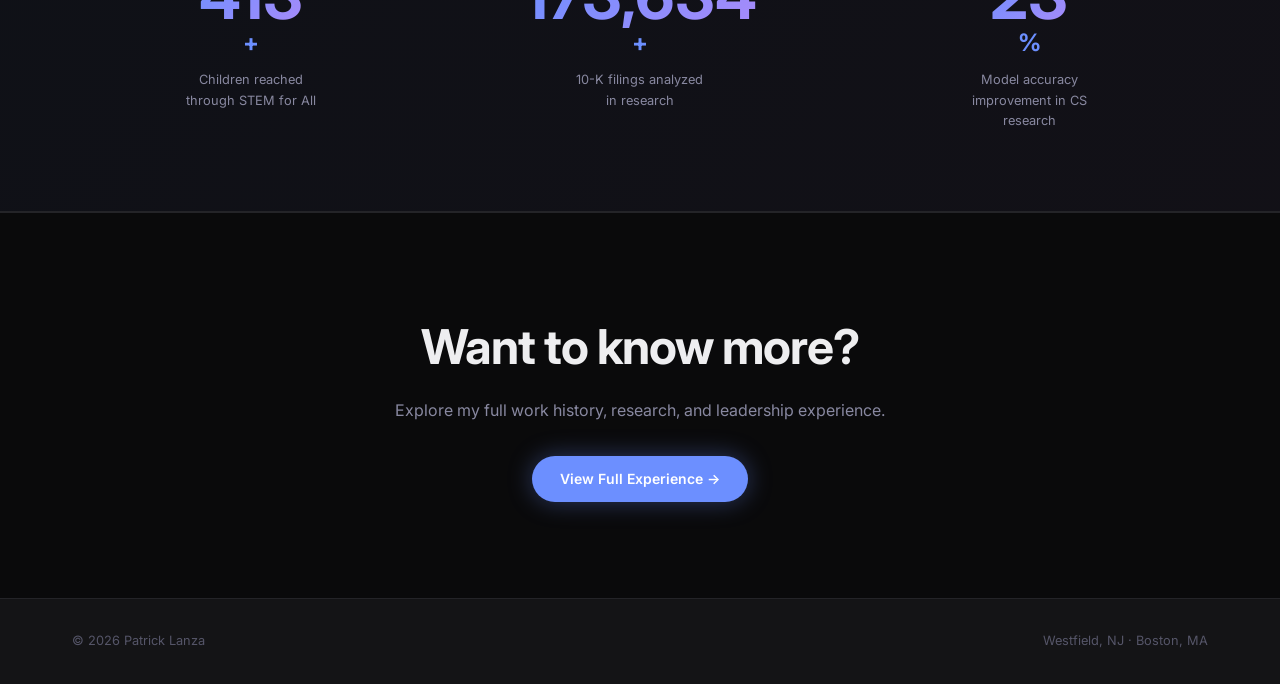
==== commit 85919860: "Update index.html updating header" ====
--- a/index.html
+++ b/index.html
@@ -18,6 +18,7 @@
       <li><a href="index.html" class="active">Home</a></li>
       <li><a href="experience.html">Experience</a></li>
       <li><a href="projects.html">Projects</a></li>
+      <li><a href="photos.html">Photos</a></li>
     </ul>
     <button class="nav-menu-btn" aria-label="Toggle menu">
       <span></span><span></span><span></span>
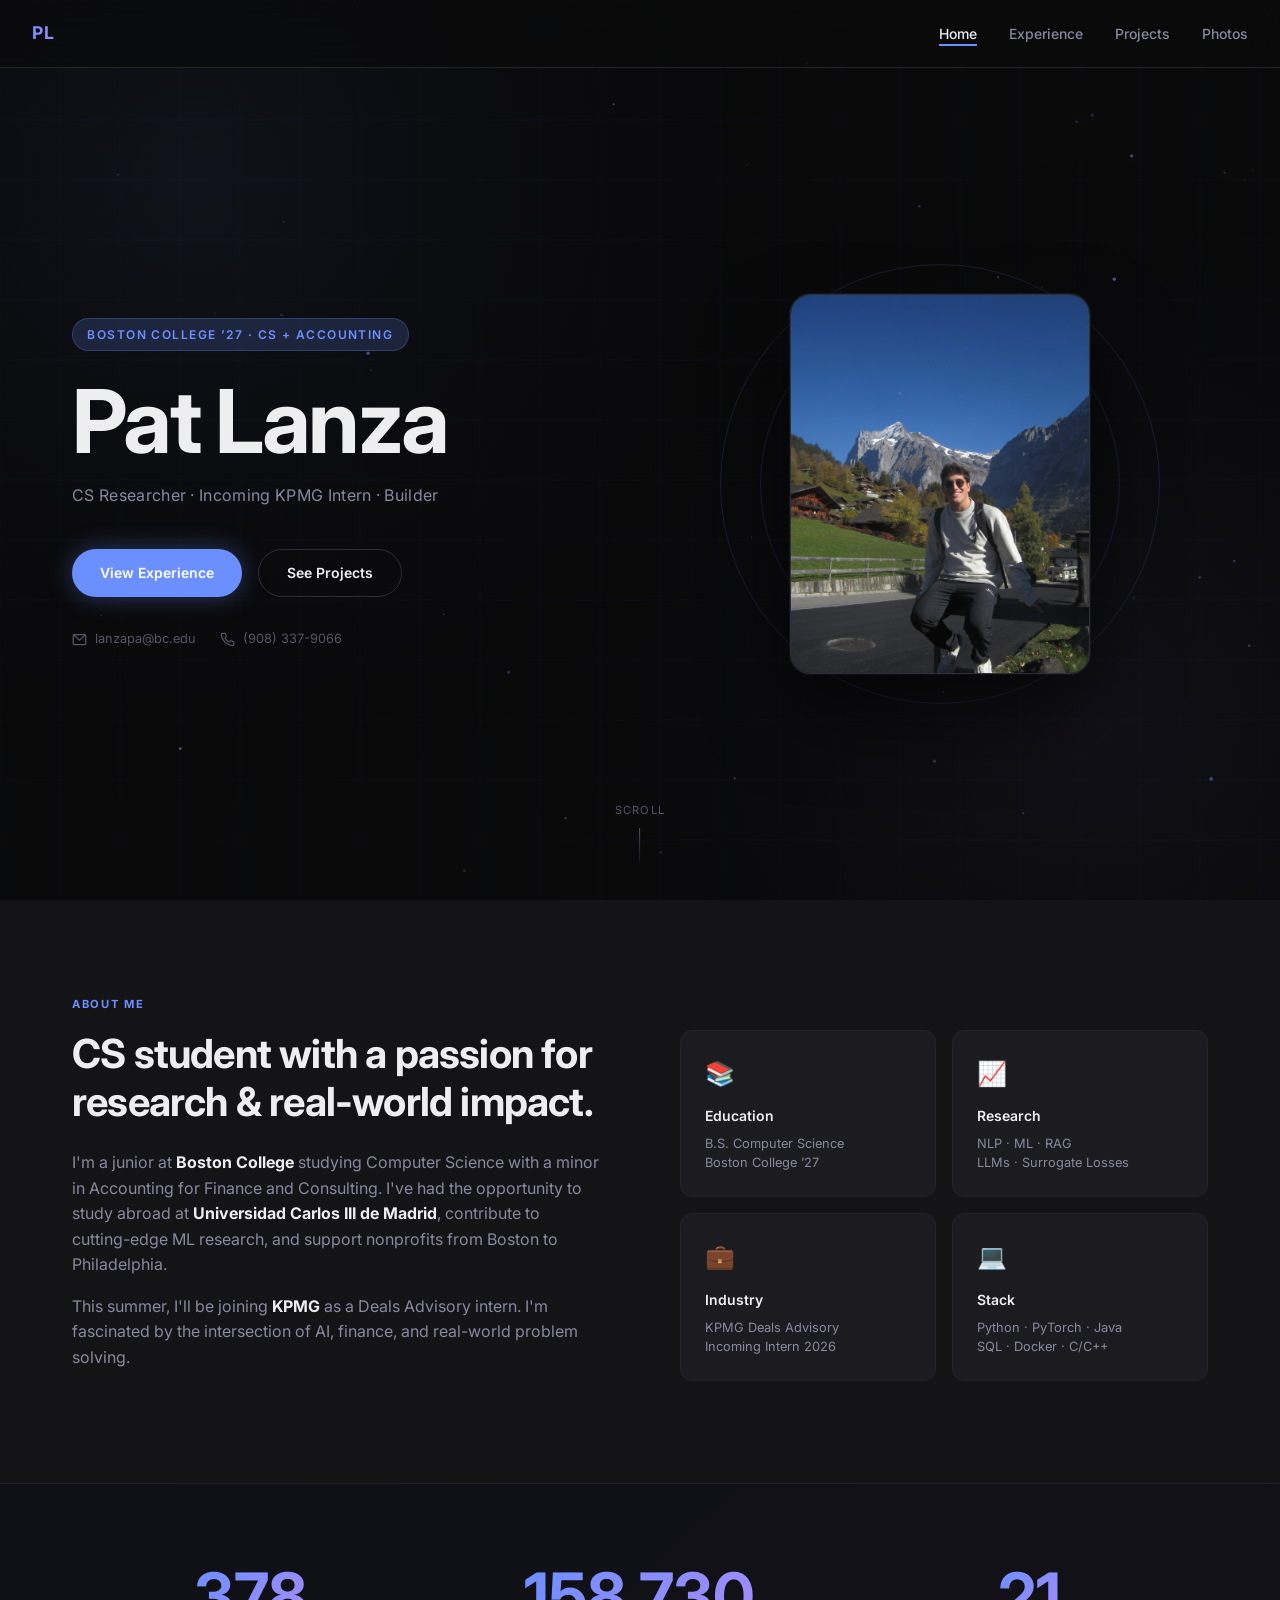
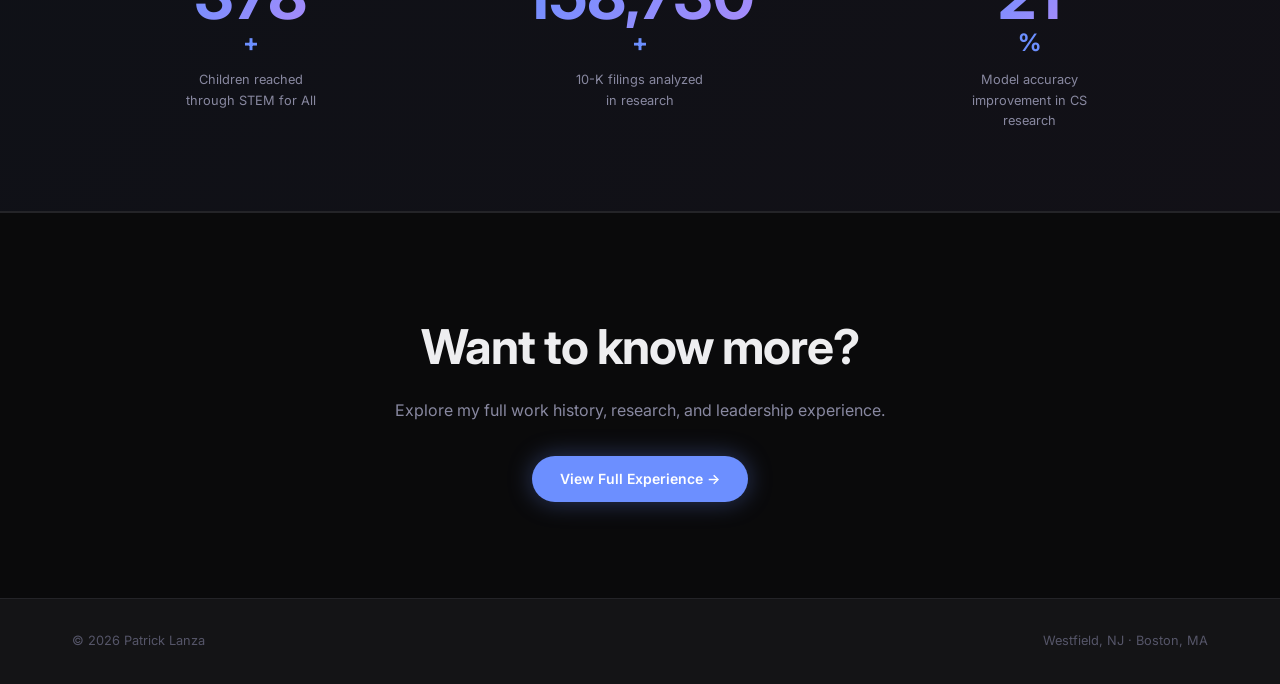
==== commit 44e2d724: "Update index.html adding phone number to this" ====
--- a/index.html
+++ b/index.html
@@ -26,7 +26,7 @@
   </nav>
 
   <!-- Hero -->
-  <section class="hero">
+<section class="hero">
     <canvas id="hero-canvas"></canvas>
     <div class="hero-content">
       <div class="hero-text">
@@ -45,6 +45,10 @@
           <a href="mailto:lanzapa@bc.edu" class="icon-link" aria-label="Email">
             <svg viewBox="0 0 24 24" fill="none" stroke="currentColor" stroke-width="2"><rect x="2" y="4" width="20" height="16" rx="2"/><polyline points="2,4 12,13 22,4"/></svg>
             lanzapa@bc.edu
+          </a>
+          <a href="tel:+19083379066" class="icon-link" aria-label="Phone">
+            <svg viewBox="0 0 24 24" fill="none" stroke="currentColor" stroke-width="2"><path d="M22 16.92v3a2 2 0 0 1-2.18 2 19.79 19.79 0 0 1-8.63-3.07 19.5 19.5 0 0 1-6-6 19.79 19.79 0 0 1-3.07-8.67A2 2 0 0 1 4.11 2h3a2 2 0 0 1 2 1.72 12.84 12.84 0 0 0 .7 2.81 2 2 0 0 1-.45 2.11L8.09 9.91a16 16 0 0 0 6 6l1.27-1.27a2 2 0 0 1 2.11-.45 12.84 12.84 0 0 0 2.81.7A2 2 0 0 1 22 16.92z"/></svg>
+            (908) 337-9066
           </a>
         </div>
       </div>
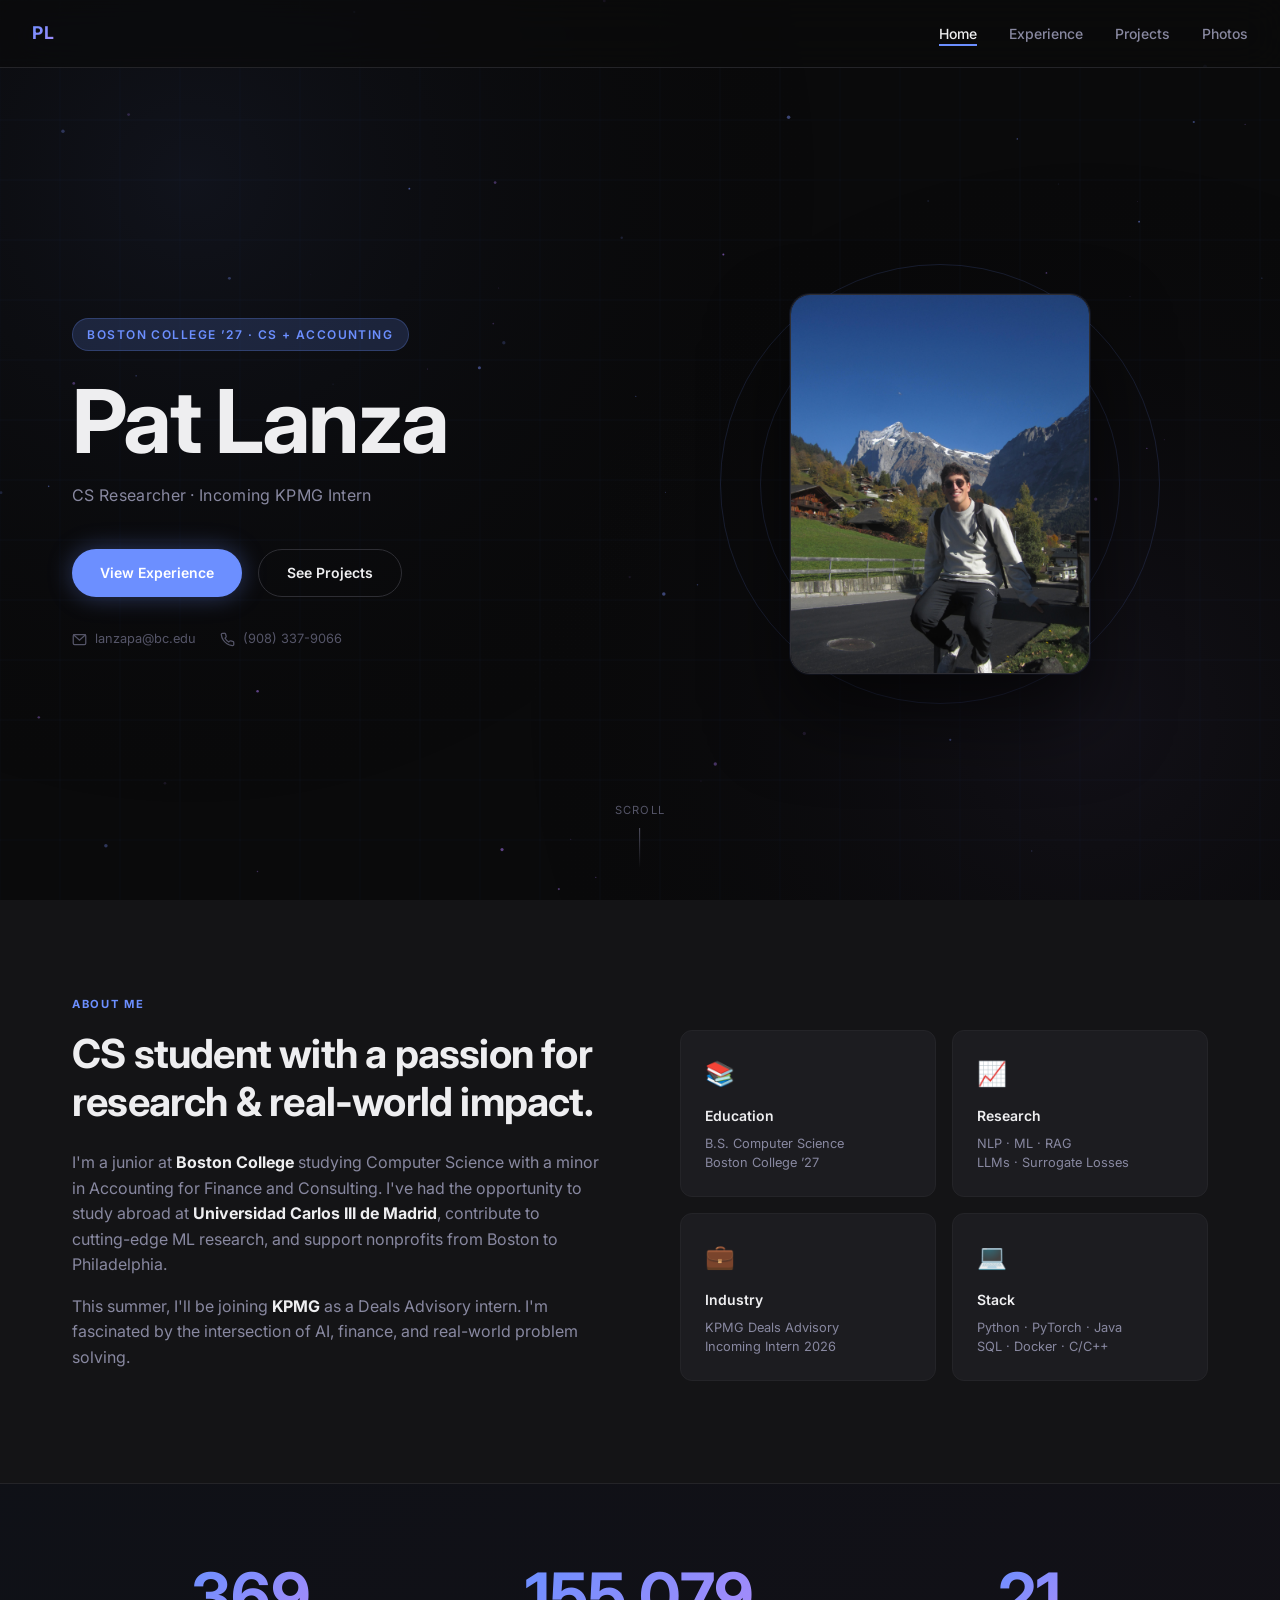
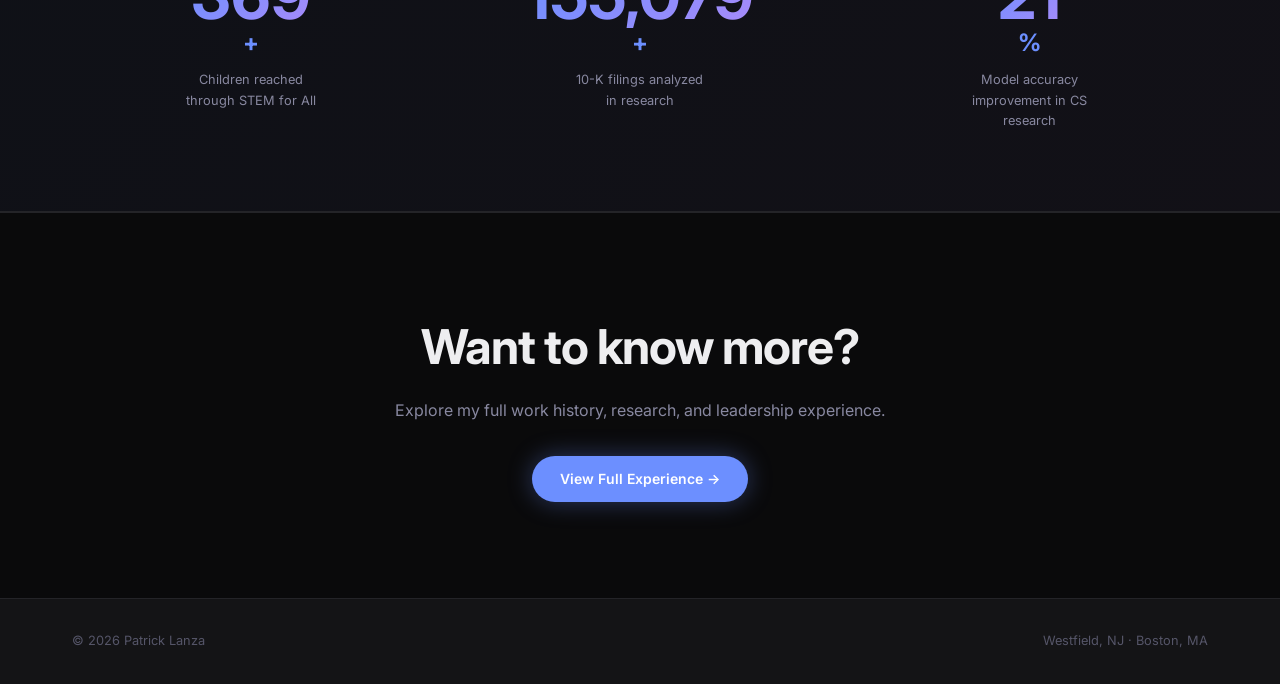
==== commit bd13f564: "Update index.html updating home page, removing word "Builder"" ====
--- a/index.html
+++ b/index.html
@@ -35,7 +35,7 @@
           Pat Lanza
         </h1>
         <p class="hero-subtitle">
-          CS Researcher &middot; Incoming KPMG Intern &middot; Builder
+          CS Researcher &middot; Incoming KPMG Intern
         </p>
         <div class="hero-btns">
           <a href="experience.html" class="btn btn-primary">View Experience</a>
